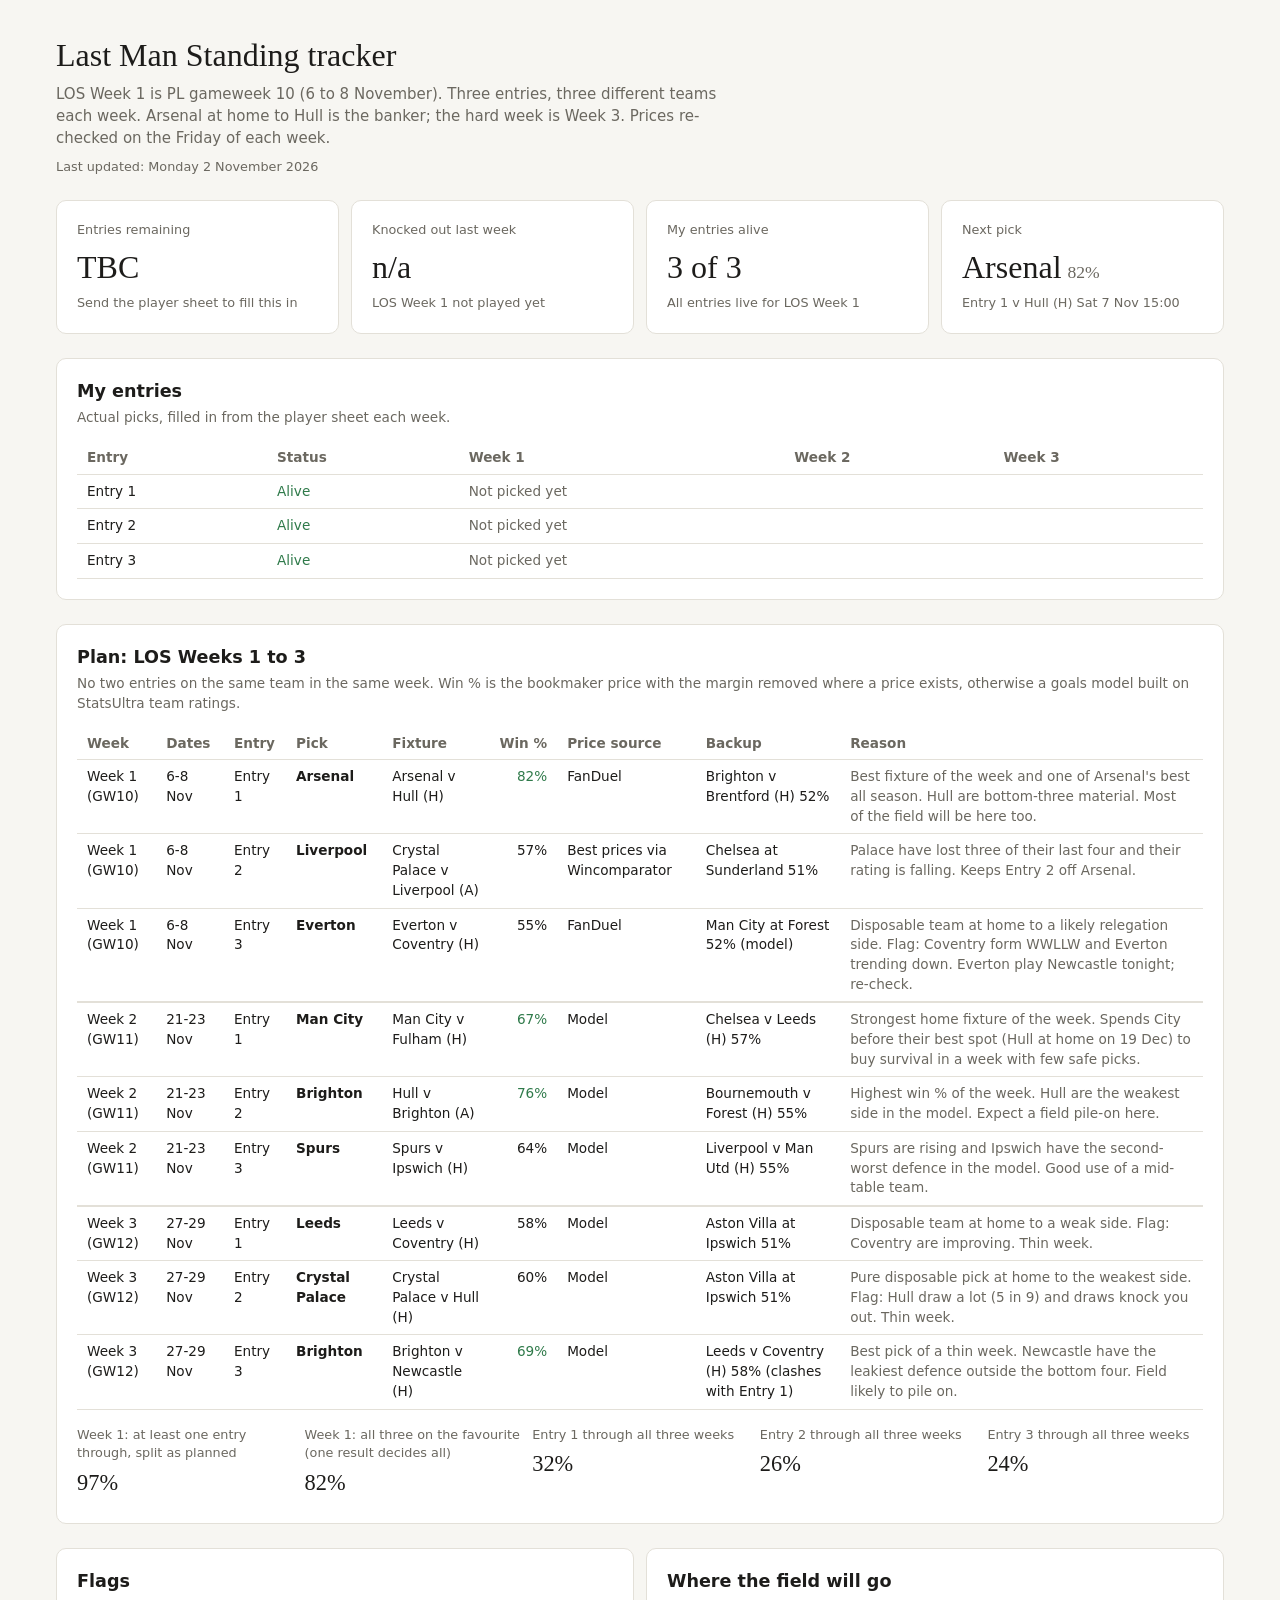
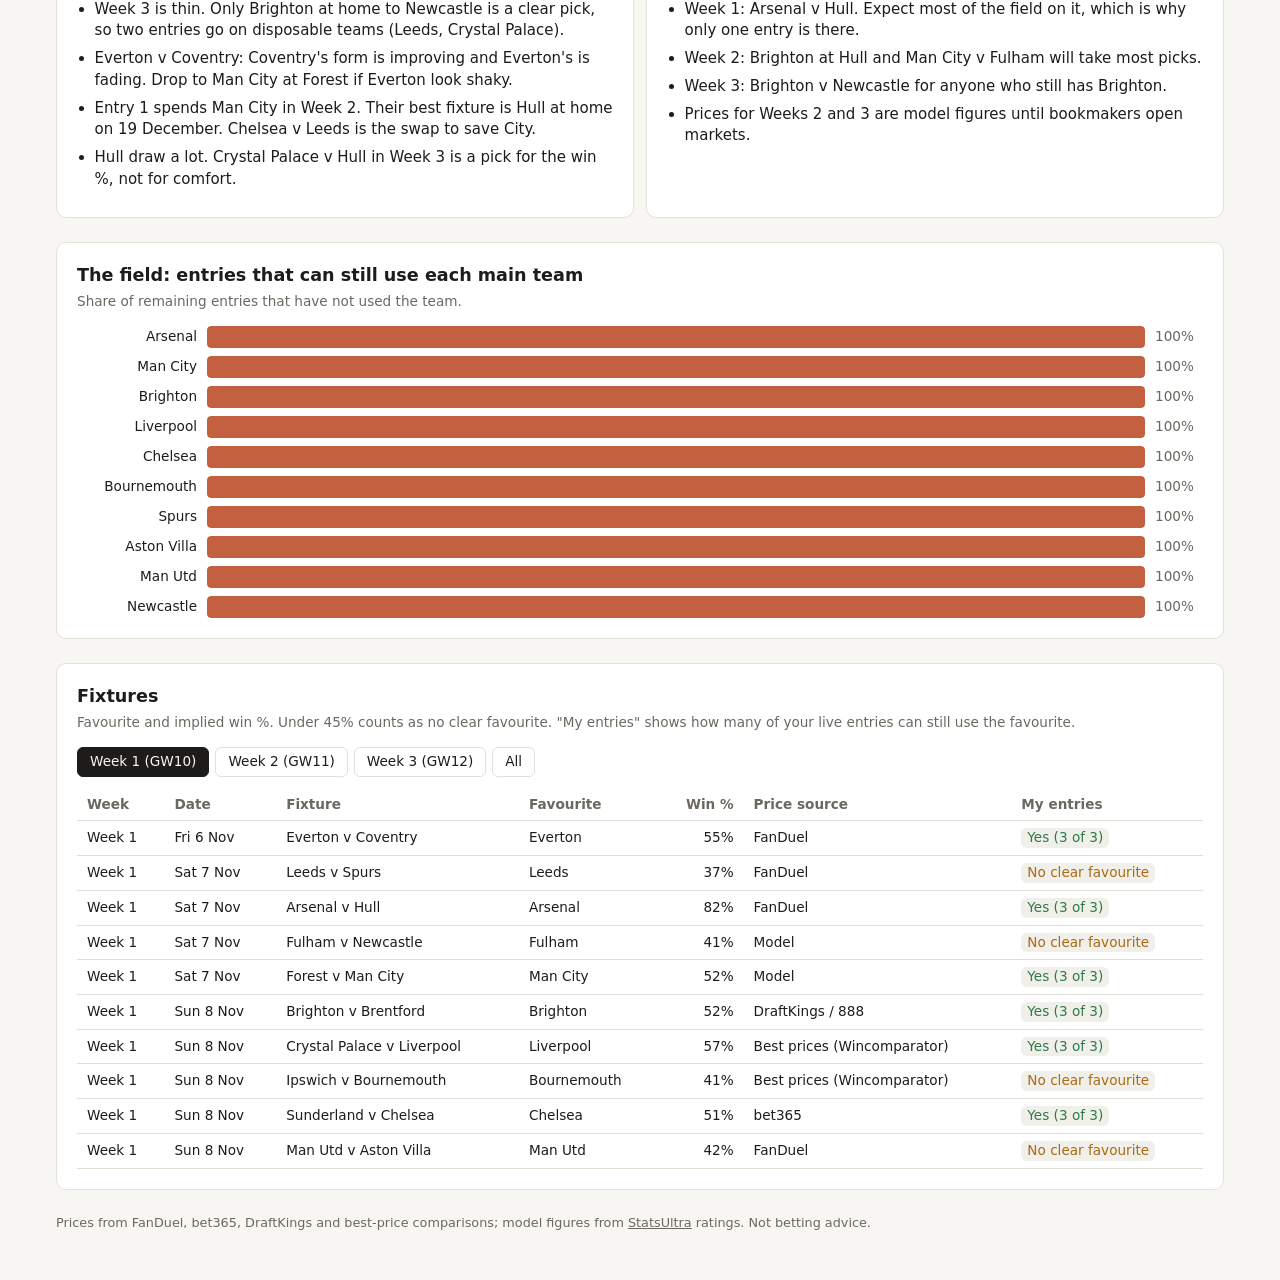
==== index.html @ 08826017 "Create index.html" ====
<!doctype html>
<html lang="en-GB">
<head>
<meta charset="utf-8">
<meta name="viewport" content="width=device-width, initial-scale=1">
<title>LMS Tracker</title>
<style>
:root {
  --bg: #f7f6f2; --panel: #ffffff; --fg: #1d1c1a; --muted: #6b6860; --line: #e3e0d8;
  --accent: #c2603f; --ok: #2f7a4a; --warn: #a86a12; --bad: #b3352b; --chip: #f1efe9;
  --sans: system-ui, -apple-system, "Segoe UI", Roboto, sans-serif;
  --serif: Georgia, "Times New Roman", serif;
}
@media (prefers-color-scheme: dark) {
  :root { --bg: #191816; --panel: #23221f; --fg: #edeae3; --muted: #a29e94; --line: #3a3833;
    --accent: #e0805f; --ok: #6cc28c; --warn: #e3a94a; --bad: #ef7d72; --chip: #2d2b27; }
}
* { box-sizing: border-box; }
body { margin: 0; background: var(--bg); color: var(--fg); font-family: var(--sans); font-size: 15px; line-height: 1.45; }
.wrap { max-width: 1200px; margin: 0 auto; padding: 32px 16px 48px; display: flex; flex-direction: column; gap: 24px; }
h1 { font-family: var(--serif); font-weight: 400; font-size: 2rem; margin: 0 0 6px; }
.head p { margin: 0; color: var(--muted); max-width: 70ch; }
.updated { font-size: 0.8rem; color: var(--muted); margin-top: 8px !important; }
.tiles { display: grid; grid-template-columns: repeat(auto-fit, minmax(min(100%, 200px), 1fr)); gap: 12px; }
.card { background: var(--panel); border: 1px solid var(--line); border-radius: 10px; padding: 20px; min-width: 0; }
.card h2 { font-size: 1.1rem; font-weight: 600; margin: 0 0 4px; }
.note { margin: 0 0 14px; color: var(--muted); font-size: 0.85rem; }
.label { font-size: 0.8rem; color: var(--muted); margin: 0; }
.big { font-family: var(--serif); font-size: 2rem; margin: 4px 0; font-variant-numeric: tabular-nums; }
.big small { font-size: 1.1rem; color: var(--muted); margin-left: 6px; }
.sub { font-size: 0.8rem; color: var(--muted); margin: 0; }
.tablewrap { overflow-x: auto; }
table { width: 100%; border-collapse: collapse; font-size: 0.85rem; font-variant-numeric: tabular-nums; }
th { text-align: left; font-weight: 600; color: var(--muted); padding: 6px 10px; border-bottom: 1px solid var(--line); white-space: nowrap; }
td { padding: 7px 10px; border-bottom: 1px solid var(--line); vertical-align: top; }
.num { text-align: right; }
tr.weekstart td { border-top: 2px solid var(--line); }
.reason { min-width: 16rem; color: var(--muted); }
.pick { font-weight: 600; }
.chip { display: inline-block; padding: 0 6px; border-radius: 6px; background: var(--chip); white-space: nowrap; }
.ok { color: var(--ok); } .warn { color: var(--warn); } .bad { color: var(--bad); } .muted { color: var(--muted); }
.tabs { display: flex; gap: 6px; flex-wrap: wrap; margin-bottom: 12px; }
.tabs button { font: inherit; font-size: 0.85rem; padding: 4px 12px; border-radius: 6px; border: 1px solid var(--line); background: transparent; color: var(--fg); cursor: pointer; }
.tabs button[aria-selected="true"] { background: var(--fg); color: var(--bg); border-color: var(--fg); }
.grid2 { display: grid; grid-template-columns: repeat(auto-fit, minmax(min(100%, 320px), 1fr)); gap: 12px; }
ul { margin: 0; padding-left: 1.1rem; }
li { margin-bottom: 6px; }
.hedge { display: grid; grid-template-columns: repeat(auto-fit, minmax(min(100%, 170px), 1fr)); gap: 12px; margin-top: 16px; }
.hedge .big { font-size: 1.4rem; }
.bars { display: flex; flex-direction: column; gap: 8px; }
.bar { display: grid; grid-template-columns: 7.5rem 1fr 3rem; align-items: center; gap: 10px; font-size: 0.85rem; }
.bar .name { text-align: right; }
.bar .track { height: 22px; background: var(--chip); border-radius: 4px; overflow: hidden; }
.bar .fill { height: 100%; background: var(--accent); border-radius: 4px; }
.bar .val { color: var(--muted); font-variant-numeric: tabular-nums; }
footer { font-size: 0.8rem; color: var(--muted); }
footer a { color: inherit; }
</style>
</head>
<body>
<div class="wrap">
  <header class="head">
    <h1>Last Man Standing tracker</h1>
    <p>LOS Week 1 is PL gameweek 10 (6 to 8 November). Three entries, three different teams each week. Arsenal at home to Hull is the banker; the hard week is Week 3. Prices re-checked on the Friday of each week.</p>
    <p class="updated">Last updated: <span id="updated"></span></p>
  </header>

  <section class="tiles">
    <div class="card"><p class="label">Entries remaining</p><p class="big" id="t-remaining"></p><p class="sub" id="t-remaining-d"></p></div>
    <div class="card"><p class="label">Knocked out last week</p><p class="big"><span id="t-ko"></span><small id="t-ko-pct"></small></p><p class="sub" id="t-ko-d"></p></div>
    <div class="card"><p class="label">My entries alive</p><p class="big" id="t-alive"></p><p class="sub" id="t-alive-d"></p></div>
    <div class="card"><p class="label">Next pick</p><p class="big"><span id="t-next"></span><small id="t-next-pct"></small></p><p class="sub" id="t-next-d"></p></div>
  </section>

  <section class="card">
    <h2>My entries</h2>
    <p class="note">Actual picks, filled in from the player sheet each week.</p>
    <div class="tablewrap"><table>
      <thead><tr><th>Entry</th><th>Status</th><th>Week 1</th><th>Week 2</th><th>Week 3</th></tr></thead>
      <tbody id="entries"></tbody>
    </table></div>
  </section>

  <section class="card">
    <h2>Plan: LOS Weeks 1 to 3</h2>
    <p class="note">No two entries on the same team in the same week. Win % is the bookmaker price with the margin removed where a price exists, otherwise a goals model built on StatsUltra team ratings.</p>
    <div class="tablewrap"><table>
      <thead><tr><th>Week</th><th>Dates</th><th>Entry</th><th>Pick</th><th>Fixture</th><th class="num">Win %</th><th>Price source</th><th>Backup</th><th>Reason</th></tr></thead>
      <tbody id="plan"></tbody>
    </table></div>
    <div class="hedge" id="hedge"></div>
  </section>

  <section class="grid2">
    <div class="card"><h2>Flags</h2><ul id="flags"></ul></div>
    <div class="card"><h2>Where the field will go</h2><ul id="pileons"></ul></div>
  </section>

  <section class="card">
    <h2>The field: entries that can still use each main team</h2>
    <p class="note">Share of remaining entries that have not used the team.</p>
    <div class="bars" id="field"></div>
  </section>

  <section class="card">
    <h2>Fixtures</h2>
    <p class="note">Favourite and implied win %. Under 45% counts as no clear favourite. "My entries" shows how many of your live entries can still use the favourite.</p>
    <div class="tabs" role="tablist" id="tabs">
      <button type="button" role="tab" data-tab="Week 1" aria-selected="true">Week 1 (GW10)</button>
      <button type="button" role="tab" data-tab="Week 2" aria-selected="false">Week 2 (GW11)</button>
      <button type="button" role="tab" data-tab="Week 3" aria-selected="false">Week 3 (GW12)</button>
      <button type="button" role="tab" data-tab="All" aria-selected="false">All</button>
    </div>
    <div class="tablewrap"><table>
      <thead><tr><th>Week</th><th>Date</th><th>Fixture</th><th>Favourite</th><th class="num">Win %</th><th>Price source</th><th>My entries</th></tr></thead>
      <tbody id="fixtures"></tbody>
    </table></div>
  </section>

  <footer>Prices from FanDuel, bet365, DraftKings and best-price comparisons; model figures from <a href="https://statsultra.com/forecasts/premier-league/">StatsUltra</a> ratings. Not betting advice.</footer>
</div>

<script>
const DATA = {
 "updated": "Monday 2 November 2026",
 "summary": [
  {
   "metric": "entries_remaining",
   "value": "TBC",
   "detail": "Send the player sheet to fill this in"
  },
  {
   "metric": "knocked_out",
   "value": "n/a",
   "detail": "LOS Week 1 not played yet"
  },
  {
   "metric": "knocked_out_pct",
   "value": "n/a",
   "detail": ""
  },
  {
   "metric": "my_alive",
   "value": "3 of 3",
   "detail": "All entries live for LOS Week 1"
  },
  {
   "metric": "next_pick",
   "value": "Arsenal",
   "detail": "Entry 1 v Hull (H) Sat 7 Nov 15:00"
  },
  {
   "metric": "next_pick_pct",
   "value": "82",
   "detail": "FanDuel price -750 with margin removed"
  }
 ],
 "entries": [
  {
   "entry": "Entry 1",
   "status": "Alive",
   "wk1": "Not picked yet",
   "wk2": "",
   "wk3": ""
  },
  {
   "entry": "Entry 2",
   "status": "Alive",
   "wk1": "Not picked yet",
   "wk2": "",
   "wk3": ""
  },
  {
   "entry": "Entry 3",
   "status": "Alive",
   "wk1": "Not picked yet",
   "wk2": "",
   "wk3": ""
  }
 ],
 "plan": [
  {
   "id": "E1-W1",
   "entry": "Entry 1",
   "lms_week": "Week 1 (GW10)",
   "dates": "6-8 Nov",
   "pick": "Arsenal",
   "fixture": "Arsenal v Hull (H)",
   "win_pct": "82",
   "source": "FanDuel",
   "backup": "Brighton v Brentford (H) 52%",
   "reason": "Best fixture of the week and one of Arsenal's best all season. Hull are bottom-three material. Most of the field will be here too."
  },
  {
   "id": "E2-W1",
   "entry": "Entry 2",
   "lms_week": "Week 1 (GW10)",
   "dates": "6-8 Nov",
   "pick": "Liverpool",
   "fixture": "Crystal Palace v Liverpool (A)",
   "win_pct": "57",
   "source": "Best prices via Wincomparator",
   "backup": "Chelsea at Sunderland 51%",
   "reason": "Palace have lost three of their last four and their rating is falling. Keeps Entry 2 off Arsenal."
  },
  {
   "id": "E3-W1",
   "entry": "Entry 3",
   "lms_week": "Week 1 (GW10)",
   "dates": "6-8 Nov",
   "pick": "Everton",
   "fixture": "Everton v Coventry (H)",
   "win_pct": "55",
   "source": "FanDuel",
   "backup": "Man City at Forest 52% (model)",
   "reason": "Disposable team at home to a likely relegation side. Flag: Coventry form WWLLW and Everton trending down. Everton play Newcastle tonight; re-check."
  },
  {
   "id": "E1-W2",
   "entry": "Entry 1",
   "lms_week": "Week 2 (GW11)",
   "dates": "21-23 Nov",
   "pick": "Man City",
   "fixture": "Man City v Fulham (H)",
   "win_pct": "67",
   "source": "Model",
   "backup": "Chelsea v Leeds (H) 57%",
   "reason": "Strongest home fixture of the week. Spends City before their best spot (Hull at home on 19 Dec) to buy survival in a week with few safe picks."
  },
  {
   "id": "E2-W2",
   "entry": "Entry 2",
   "lms_week": "Week 2 (GW11)",
   "dates": "21-23 Nov",
   "pick": "Brighton",
   "fixture": "Hull v Brighton (A)",
   "win_pct": "76",
   "source": "Model",
   "backup": "Bournemouth v Forest (H) 55%",
   "reason": "Highest win % of the week. Hull are the weakest side in the model. Expect a field pile-on here."
  },
  {
   "id": "E3-W2",
   "entry": "Entry 3",
   "lms_week": "Week 2 (GW11)",
   "dates": "21-23 Nov",
   "pick": "Spurs",
   "fixture": "Spurs v Ipswich (H)",
   "win_pct": "64",
   "source": "Model",
   "backup": "Liverpool v Man Utd (H) 55%",
   "reason": "Spurs are rising and Ipswich have the second-worst defence in the model. Good use of a mid-table team."
  },
  {
   "id": "E1-W3",
   "entry": "Entry 1",
   "lms_week": "Week 3 (GW12)",
   "dates": "27-29 Nov",
   "pick": "Leeds",
   "fixture": "Leeds v Coventry (H)",
   "win_pct": "58",
   "source": "Model",
   "backup": "Aston Villa at Ipswich 51%",
   "reason": "Disposable team at home to a weak side. Flag: Coventry are improving. Thin week."
  },
  {
   "id": "E2-W3",
   "entry": "Entry 2",
   "lms_week": "Week 3 (GW12)",
   "dates": "27-29 Nov",
   "pick": "Crystal Palace",
   "fixture": "Crystal Palace v Hull (H)",
   "win_pct": "60",
   "source": "Model",
   "backup": "Aston Villa at Ipswich 51%",
   "reason": "Pure disposable pick at home to the weakest side. Flag: Hull draw a lot (5 in 9) and draws knock you out. Thin week."
  },
  {
   "id": "E3-W3",
   "entry": "Entry 3",
   "lms_week": "Week 3 (GW12)",
   "dates": "27-29 Nov",
   "pick": "Brighton",
   "fixture": "Brighton v Newcastle (H)",
   "win_pct": "69",
   "source": "Model",
   "backup": "Leeds v Coventry (H) 58% (clashes with Entry 1)",
   "reason": "Best pick of a thin week. Newcastle have the leakiest defence outside the bottom four. Field likely to pile on."
  }
 ],
 "field": [
  {
   "team": "Arsenal",
   "share_can_use": "1",
   "entries_can_use": "TBC"
  },
  {
   "team": "Man City",
   "share_can_use": "1",
   "entries_can_use": "TBC"
  },
  {
   "team": "Brighton",
   "share_can_use": "1",
   "entries_can_use": "TBC"
  },
  {
   "team": "Liverpool",
   "share_can_use": "1",
   "entries_can_use": "TBC"
  },
  {
   "team": "Chelsea",
   "share_can_use": "1",
   "entries_can_use": "TBC"
  },
  {
   "team": "Bournemouth",
   "share_can_use": "1",
   "entries_can_use": "TBC"
  },
  {
   "team": "Spurs",
   "share_can_use": "1",
   "entries_can_use": "TBC"
  },
  {
   "team": "Aston Villa",
   "share_can_use": "1",
   "entries_can_use": "TBC"
  },
  {
   "team": "Man Utd",
   "share_can_use": "1",
   "entries_can_use": "TBC"
  },
  {
   "team": "Newcastle",
   "share_can_use": "1",
   "entries_can_use": "TBC"
  }
 ],
 "fixtures": [
  {
   "id": "W1-EVE-COV",
   "lms_week": "Week 1",
   "gw": "GW10",
   "date": "Fri 6 Nov",
   "fixture": "Everton v Coventry",
   "favourite": "Everton",
   "win_pct": "55",
   "source": "FanDuel",
   "my_entries": "Yes (3 of 3)"
  },
  {
   "id": "W1-LEE-TOT",
   "lms_week": "Week 1",
   "gw": "GW10",
   "date": "Sat 7 Nov",
   "fixture": "Leeds v Spurs",
   "favourite": "Leeds",
   "win_pct": "37",
   "source": "FanDuel",
   "my_entries": "No clear favourite"
  },
  {
   "id": "W1-ARS-HUL",
   "lms_week": "Week 1",
   "gw": "GW10",
   "date": "Sat 7 Nov",
   "fixture": "Arsenal v Hull",
   "favourite": "Arsenal",
   "win_pct": "82",
   "source": "FanDuel",
   "my_entries": "Yes (3 of 3)"
  },
  {
   "id": "W1-FUL-NEW",
   "lms_week": "Week 1",
   "gw": "GW10",
   "date": "Sat 7 Nov",
   "fixture": "Fulham v Newcastle",
   "favourite": "Fulham",
   "win_pct": "41",
   "source": "Model",
   "my_entries": "No clear favourite"
  },
  {
   "id": "W1-NFO-MCI",
   "lms_week": "Week 1",
   "gw": "GW10",
   "date": "Sat 7 Nov",
   "fixture": "Forest v Man City",
   "favourite": "Man City",
   "win_pct": "52",
   "source": "Model",
   "my_entries": "Yes (3 of 3)"
  },
  {
   "id": "W1-BHA-BRE",
   "lms_week": "Week 1",
   "gw": "GW10",
   "date": "Sun 8 Nov",
   "fixture": "Brighton v Brentford",
   "favourite": "Brighton",
   "win_pct": "52",
   "source": "DraftKings / 888",
   "my_entries": "Yes (3 of 3)"
  },
  {
   "id": "W1-CRY-LIV",
   "lms_week": "Week 1",
   "gw": "GW10",
   "date": "Sun 8 Nov",
   "fixture": "Crystal Palace v Liverpool",
   "favourite": "Liverpool",
   "win_pct": "57",
   "source": "Best prices (Wincomparator)",
   "my_entries": "Yes (3 of 3)"
  },
  {
   "id": "W1-IPS-AFC",
   "lms_week": "Week 1",
   "gw": "GW10",
   "date": "Sun 8 Nov",
   "fixture": "Ipswich v Bournemouth",
   "favourite": "Bournemouth",
   "win_pct": "41",
   "source": "Best prices (Wincomparator)",
   "my_entries": "No clear favourite"
  },
  {
   "id": "W1-SUN-CHE",
   "lms_week": "Week 1",
   "gw": "GW10",
   "date": "Sun 8 Nov",
   "fixture": "Sunderland v Chelsea",
   "favourite": "Chelsea",
   "win_pct": "51",
   "source": "bet365",
   "my_entries": "Yes (3 of 3)"
  },
  {
   "id": "W1-MUN-AVL",
   "lms_week": "Week 1",
   "gw": "GW10",
   "date": "Sun 8 Nov",
   "fixture": "Man Utd v Aston Villa",
   "favourite": "Man Utd",
   "win_pct": "42",
   "source": "FanDuel",
   "my_entries": "No clear favourite"
  },
  {
   "id": "W2-MCI-FUL",
   "lms_week": "Week 2",
   "gw": "GW11",
   "date": "Sat 21 Nov",
   "fixture": "Man City v Fulham",
   "favourite": "Man City",
   "win_pct": "67",
   "source": "Model",
   "my_entries": "Yes (3 of 3)"
  },
  {
   "id": "W2-AFC-NFO",
   "lms_week": "Week 2",
   "gw": "GW11",
   "date": "Sat 21 Nov",
   "fixture": "Bournemouth v Forest",
   "favourite": "Bournemouth",
   "win_pct": "55",
   "source": "Model",
   "my_entries": "Yes (3 of 3)"
  },
  {
   "id": "W2-AVL-SUN",
   "lms_week": "Week 2",
   "gw": "GW11",
   "date": "Sat 21 Nov",
   "fixture": "Aston Villa v Sunderland",
   "favourite": "Aston Villa",
   "win_pct": "52",
   "source": "Model",
   "my_entries": "Yes (3 of 3)"
  },
  {
   "id": "W2-CHE-LEE",
   "lms_week": "Week 2",
   "gw": "GW11",
   "date": "Sat 21 Nov",
   "fixture": "Chelsea v Leeds",
   "favourite": "Chelsea",
   "win_pct": "57",
   "source": "Model",
   "my_entries": "Yes (3 of 3)"
  },
  {
   "id": "W2-COV-CRY",
   "lms_week": "Week 2",
   "gw": "GW11",
   "date": "Sat 21 Nov",
   "fixture": "Coventry v Crystal Palace",
   "favourite": "Crystal Palace",
   "win_pct": "41",
   "source": "Model",
   "my_entries": "No clear favourite"
  },
  {
   "id": "W2-TOT-IPS",
   "lms_week": "Week 2",
   "gw": "GW11",
   "date": "Sat 21 Nov",
   "fixture": "Spurs v Ipswich",
   "favourite": "Spurs",
   "win_pct": "64",
   "source": "Model",
   "my_entries": "Yes (3 of 3)"
  },
  {
   "id": "W2-NEW-ARS",
   "lms_week": "Week 2",
   "gw": "GW11",
   "date": "Sat 21 Nov",
   "fixture": "Newcastle v Arsenal",
   "favourite": "Arsenal",
   "win_pct": "62",
   "source": "Model",
   "my_entries": "Yes (3 of 3)"
  },
  {
   "id": "W2-HUL-BHA",
   "lms_week": "Week 2",
   "gw": "GW11",
   "date": "Sun 22 Nov",
   "fixture": "Hull v Brighton",
   "favourite": "Brighton",
   "win_pct": "76",
   "source": "Model",
   "my_entries": "Yes (3 of 3)"
  },
  {
   "id": "W2-LIV-MUN",
   "lms_week": "Week 2",
   "gw": "GW11",
   "date": "Sun 22 Nov",
   "fixture": "Liverpool v Man Utd",
   "favourite": "Liverpool",
   "win_pct": "55",
   "source": "FanDuel",
   "my_entries": "Yes (3 of 3)"
  },
  {
   "id": "W2-BRE-EVE",
   "lms_week": "Week 2",
   "gw": "GW11",
   "date": "Mon 23 Nov",
   "fixture": "Brentford v Everton",
   "favourite": "Brentford",
   "win_pct": "50",
   "source": "Model",
   "my_entries": "Yes (3 of 3)"
  },
  {
   "id": "W3-NFO-CHE",
   "lms_week": "Week 3",
   "gw": "GW12",
   "date": "Fri 27 Nov",
   "fixture": "Forest v Chelsea",
   "favourite": "Chelsea",
   "win_pct": "44",
   "source": "Model",
   "my_entries": "No clear favourite"
  },
  {
   "id": "W3-LEE-COV",
   "lms_week": "Week 3",
   "gw": "GW12",
   "date": "Sat 28 Nov",
   "fixture": "Leeds v Coventry",
   "favourite": "Leeds",
   "win_pct": "58",
   "source": "Model",
   "my_entries": "Yes (3 of 3)"
  },
  {
   "id": "W3-MUN-BRE",
   "lms_week": "Week 3",
   "gw": "GW12",
   "date": "Sat 28 Nov",
   "fixture": "Man Utd v Brentford",
   "favourite": "Man Utd",
   "win_pct": "45",
   "source": "Model",
   "my_entries": "Yes (3 of 3)"
  },
  {
   "id": "W3-IPS-AVL",
   "lms_week": "Week 3",
   "gw": "GW12",
   "date": "Sat 28 Nov",
   "fixture": "Ipswich v Aston Villa",
   "favourite": "Aston Villa",
   "win_pct": "51",
   "source": "Model",
   "my_entries": "Yes (3 of 3)"
  },
  {
   "id": "W3-EVE-LIV",
   "lms_week": "Week 3",
   "gw": "GW12",
   "date": "Sun 29 Nov",
   "fixture": "Everton v Liverpool",
   "favourite": "Liverpool",
   "win_pct": "50",
   "source": "Model",
   "my_entries": "Yes (3 of 3)"
  },
  {
   "id": "W3-BHA-NEW",
   "lms_week": "Week 3",
   "gw": "GW12",
   "date": "Sun 29 Nov",
   "fixture": "Brighton v Newcastle",
   "favourite": "Brighton",
   "win_pct": "69",
   "source": "Model",
   "my_entries": "Yes (3 of 3)"
  },
  {
   "id": "W3-CRY-HUL",
   "lms_week": "Week 3",
   "gw": "GW12",
   "date": "Sun 29 Nov",
   "fixture": "Crystal Palace v Hull",
   "favourite": "Crystal Palace",
   "win_pct": "60",
   "source": "Model",
   "my_entries": "Yes (3 of 3)"
  },
  {
   "id": "W3-FUL-AFC",
   "lms_week": "Week 3",
   "gw": "GW12",
   "date": "Sun 29 Nov",
   "fixture": "Fulham v Bournemouth",
   "favourite": "Bournemouth",
   "win_pct": "49",
   "source": "Model",
   "my_entries": "Yes (3 of 3)"
  },
  {
   "id": "W3-SUN-TOT",
   "lms_week": "Week 3",
   "gw": "GW12",
   "date": "Sun 29 Nov",
   "fixture": "Sunderland v Spurs",
   "favourite": "Spurs",
   "win_pct": "43",
   "source": "Model",
   "my_entries": "No clear favourite"
  },
  {
   "id": "W3-ARS-MCI",
   "lms_week": "Week 3",
   "gw": "GW12",
   "date": "Sun 29 Nov",
   "fixture": "Arsenal v Man City",
   "favourite": "Arsenal",
   "win_pct": "49",
   "source": "Model",
   "my_entries": "Yes (3 of 3)"
  }
 ],
 "flags": [
  "Week 3 is thin. Only Brighton at home to Newcastle is a clear pick, so two entries go on disposable teams (Leeds, Crystal Palace).",
  "Everton v Coventry: Coventry's form is improving and Everton's is fading. Drop to Man City at Forest if Everton look shaky.",
  "Entry 1 spends Man City in Week 2. Their best fixture is Hull at home on 19 December. Chelsea v Leeds is the swap to save City.",
  "Hull draw a lot. Crystal Palace v Hull in Week 3 is a pick for the win %, not for comfort."
 ],
 "pileons": [
  "Week 1: Arsenal v Hull. Expect most of the field on it, which is why only one entry is there.",
  "Week 2: Brighton at Hull and Man City v Fulham will take most picks.",
  "Week 3: Brighton v Newcastle for anyone who still has Brighton.",
  "Prices for Weeks 2 and 3 are model figures until bookmakers open markets."
 ]
};

const $ = (id) => document.getElementById(id);
const pct = (x) => Math.round(x * 100) + '%';
const cell = (text, cls) => { const td = document.createElement('td'); td.textContent = text ?? ''; if (cls) td.className = cls; return td; };
const s = Object.fromEntries(DATA.summary.map((r) => [r.metric, r]));

$('updated').textContent = DATA.updated;
$('t-remaining').textContent = s.entries_remaining.value; $('t-remaining-d').textContent = s.entries_remaining.detail;
$('t-ko').textContent = s.knocked_out.value; $('t-ko-pct').textContent = s.knocked_out_pct.value === 'n/a' ? '' : s.knocked_out_pct.value; $('t-ko-d').textContent = s.knocked_out.detail;
$('t-alive').textContent = s.my_alive.value; $('t-alive-d').textContent = s.my_alive.detail;
$('t-next').textContent = s.next_pick.value; $('t-next-pct').textContent = s.next_pick_pct.value + '%'; $('t-next-d').textContent = s.next_pick.detail;

DATA.entries.forEach((r) => {
  const tr = document.createElement('tr');
  tr.append(cell(r.entry), cell(r.status, r.status === 'Alive' ? 'ok' : 'bad'));
  ['wk1', 'wk2', 'wk3'].forEach((k) => tr.append(cell(r[k], r[k] === 'Not picked yet' ? 'muted' : '')));
  $('entries').append(tr);
});

let last = null;
DATA.plan.forEach((r) => {
  const tr = document.createElement('tr');
  if (last !== null && r.lms_week !== last) tr.className = 'weekstart';
  last = r.lms_week;
  const w = Number(r.win_pct);
  tr.append(cell(r.lms_week), cell(r.dates), cell(r.entry), cell(r.pick, 'pick'), cell(r.fixture),
    cell(w + '%', 'num ' + (w >= 65 ? 'ok' : w >= 55 ? '' : 'warn')), cell(r.source), cell(r.backup), cell(r.reason, 'reason'));
  $('plan').append(tr);
});

const w1 = DATA.plan.filter((r) => r.lms_week.startsWith('Week 1')).map((r) => Number(r.win_pct) / 100);
const hedgeItems = [
  ['Week 1: at least one entry through, split as planned', 1 - w1.reduce((a, p) => a * (1 - p), 1)],
  ['Week 1: all three on the favourite (one result decides all)', Math.max(...w1)],
];
const entries = [...new Set(DATA.plan.map((r) => r.entry))];
entries.forEach((e) => hedgeItems.push([e + ' through all three weeks',
  DATA.plan.filter((r) => r.entry === e).reduce((a, r) => a * Number(r.win_pct) / 100, 1)]));
hedgeItems.forEach(([label, v]) => {
  const d = document.createElement('div');
  const l = document.createElement('p'); l.className = 'sub'; l.textContent = label;
  const b = document.createElement('p'); b.className = 'big'; b.textContent = pct(v);
  d.append(l, b); $('hedge').append(d);
});

DATA.flags.forEach((t) => { const li = document.createElement('li'); li.textContent = t; $('flags').append(li); });
DATA.pileons.forEach((t) => { const li = document.createElement('li'); li.textContent = t; $('pileons').append(li); });

DATA.field.forEach((r) => {
  const share = Number(r.share_can_use);
  const row = document.createElement('div'); row.className = 'bar';
  const n = document.createElement('div'); n.className = 'name'; n.textContent = r.team;
  const t = document.createElement('div'); t.className = 'track';
  const f = document.createElement('div'); f.className = 'fill'; f.style.width = (share * 100) + '%'; t.append(f);
  const v = document.createElement('div'); v.className = 'val';
  v.textContent = r.entries_can_use && r.entries_can_use !== 'TBC' ? r.entries_can_use : pct(share);
  row.title = r.team + ': ' + pct(share) + ' of remaining entries can still use them';
  row.append(n, t, v); $('field').append(row);
});

function drawFixtures(tab) {
  const tb = $('fixtures'); tb.replaceChildren();
  DATA.fixtures.filter((r) => tab === 'All' || r.lms_week === tab).forEach((r) => {
    const tr = document.createElement('tr');
    const chipTd = document.createElement('td');
    const chip = document.createElement('span');
    chip.className = 'chip ' + (r.my_entries.startsWith('Yes') ? 'ok' : r.my_entries.startsWith('Used') ? 'bad' : 'warn');
    chip.textContent = r.my_entries; chipTd.append(chip);
    tr.append(cell(r.lms_week), cell(r.date), cell(r.fixture), cell(r.favourite), cell(r.win_pct + '%', 'num'), cell(r.source), chipTd);
    tb.append(tr);
  });
}
document.querySelectorAll('#tabs button').forEach((b) => b.addEventListener('click', () => {
  document.querySelectorAll('#tabs button').forEach((x) => x.setAttribute('aria-selected', String(x === b)));
  drawFixtures(b.dataset.tab);
}));
drawFixtures('Week 1');
</script>
</body>
</html>
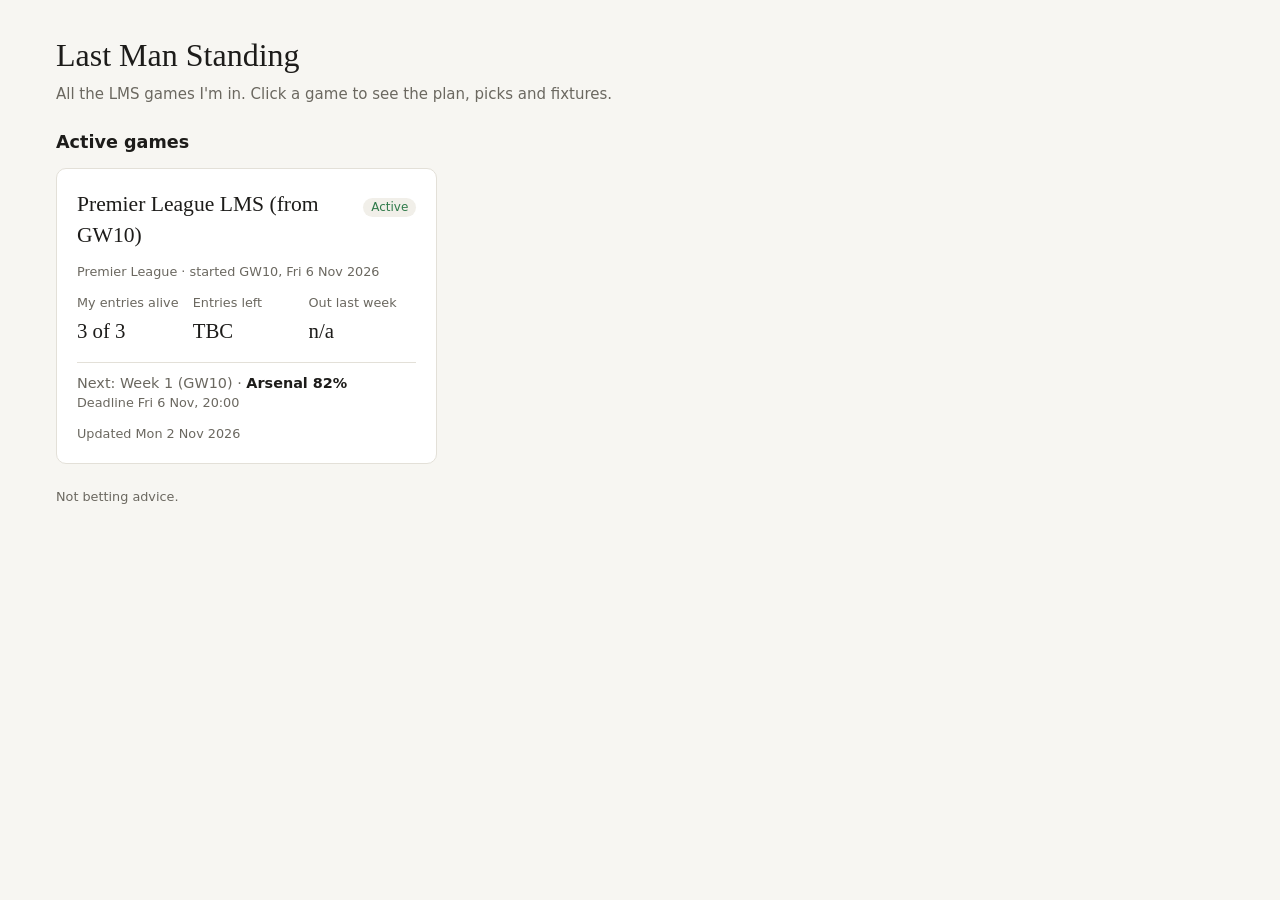
==== commit c16c2fa5: "Multi Games" ====
--- a/index.html
+++ b/index.html
@@ -3,765 +3,89 @@
 <head>
 <meta charset="utf-8">
 <meta name="viewport" content="width=device-width, initial-scale=1">
-<title>LMS Tracker</title>
-<style>
-:root {
-  --bg: #f7f6f2; --panel: #ffffff; --fg: #1d1c1a; --muted: #6b6860; --line: #e3e0d8;
-  --accent: #c2603f; --ok: #2f7a4a; --warn: #a86a12; --bad: #b3352b; --chip: #f1efe9;
-  --sans: system-ui, -apple-system, "Segoe UI", Roboto, sans-serif;
-  --serif: Georgia, "Times New Roman", serif;
-}
-@media (prefers-color-scheme: dark) {
-  :root { --bg: #191816; --panel: #23221f; --fg: #edeae3; --muted: #a29e94; --line: #3a3833;
-    --accent: #e0805f; --ok: #6cc28c; --warn: #e3a94a; --bad: #ef7d72; --chip: #2d2b27; }
-}
-* { box-sizing: border-box; }
-body { margin: 0; background: var(--bg); color: var(--fg); font-family: var(--sans); font-size: 15px; line-height: 1.45; }
-.wrap { max-width: 1200px; margin: 0 auto; padding: 32px 16px 48px; display: flex; flex-direction: column; gap: 24px; }
-h1 { font-family: var(--serif); font-weight: 400; font-size: 2rem; margin: 0 0 6px; }
-.head p { margin: 0; color: var(--muted); max-width: 70ch; }
-.updated { font-size: 0.8rem; color: var(--muted); margin-top: 8px !important; }
-.tiles { display: grid; grid-template-columns: repeat(auto-fit, minmax(min(100%, 200px), 1fr)); gap: 12px; }
-.card { background: var(--panel); border: 1px solid var(--line); border-radius: 10px; padding: 20px; min-width: 0; }
-.card h2 { font-size: 1.1rem; font-weight: 600; margin: 0 0 4px; }
-.note { margin: 0 0 14px; color: var(--muted); font-size: 0.85rem; }
-.label { font-size: 0.8rem; color: var(--muted); margin: 0; }
-.big { font-family: var(--serif); font-size: 2rem; margin: 4px 0; font-variant-numeric: tabular-nums; }
-.big small { font-size: 1.1rem; color: var(--muted); margin-left: 6px; }
-.sub { font-size: 0.8rem; color: var(--muted); margin: 0; }
-.tablewrap { overflow-x: auto; }
-table { width: 100%; border-collapse: collapse; font-size: 0.85rem; font-variant-numeric: tabular-nums; }
-th { text-align: left; font-weight: 600; color: var(--muted); padding: 6px 10px; border-bottom: 1px solid var(--line); white-space: nowrap; }
-td { padding: 7px 10px; border-bottom: 1px solid var(--line); vertical-align: top; }
-.num { text-align: right; }
-tr.weekstart td { border-top: 2px solid var(--line); }
-.reason { min-width: 16rem; color: var(--muted); }
-.pick { font-weight: 600; }
-.chip { display: inline-block; padding: 0 6px; border-radius: 6px; background: var(--chip); white-space: nowrap; }
-.ok { color: var(--ok); } .warn { color: var(--warn); } .bad { color: var(--bad); } .muted { color: var(--muted); }
-.tabs { display: flex; gap: 6px; flex-wrap: wrap; margin-bottom: 12px; }
-.tabs button { font: inherit; font-size: 0.85rem; padding: 4px 12px; border-radius: 6px; border: 1px solid var(--line); background: transparent; color: var(--fg); cursor: pointer; }
-.tabs button[aria-selected="true"] { background: var(--fg); color: var(--bg); border-color: var(--fg); }
-.grid2 { display: grid; grid-template-columns: repeat(auto-fit, minmax(min(100%, 320px), 1fr)); gap: 12px; }
-ul { margin: 0; padding-left: 1.1rem; }
-li { margin-bottom: 6px; }
-.hedge { display: grid; grid-template-columns: repeat(auto-fit, minmax(min(100%, 170px), 1fr)); gap: 12px; margin-top: 16px; }
-.hedge .big { font-size: 1.4rem; }
-.bars { display: flex; flex-direction: column; gap: 8px; }
-.bar { display: grid; grid-template-columns: 7.5rem 1fr 3rem; align-items: center; gap: 10px; font-size: 0.85rem; }
-.bar .name { text-align: right; }
-.bar .track { height: 22px; background: var(--chip); border-radius: 4px; overflow: hidden; }
-.bar .fill { height: 100%; background: var(--accent); border-radius: 4px; }
-.bar .val { color: var(--muted); font-variant-numeric: tabular-nums; }
-footer { font-size: 0.8rem; color: var(--muted); }
-footer a { color: inherit; }
-</style>
+<title>Last Man Standing</title>
+<link rel="stylesheet" href="assets/style.css">
 </head>
 <body>
 <div class="wrap">
   <header class="head">
-    <h1>Last Man Standing tracker</h1>
-    <p>LOS Week 1 is PL gameweek 10 (6 to 8 November). Three entries, three different teams each week. Arsenal at home to Hull is the banker; the hard week is Week 3. Prices re-checked on the Friday of each week.</p>
-    <p class="updated">Last updated: <span id="updated"></span></p>
+    <h1>Last Man Standing</h1>
+    <p>All the LMS games I'm in. Click a game to see the plan, picks and fixtures.</p>
   </header>
 
-  <section class="tiles">
-    <div class="card"><p class="label">Entries remaining</p><p class="big" id="t-remaining"></p><p class="sub" id="t-remaining-d"></p></div>
-    <div class="card"><p class="label">Knocked out last week</p><p class="big"><span id="t-ko"></span><small id="t-ko-pct"></small></p><p class="sub" id="t-ko-d"></p></div>
-    <div class="card"><p class="label">My entries alive</p><p class="big" id="t-alive"></p><p class="sub" id="t-alive-d"></p></div>
-    <div class="card"><p class="label">Next pick</p><p class="big"><span id="t-next"></span><small id="t-next-pct"></small></p><p class="sub" id="t-next-d"></p></div>
+  <section>
+    <div class="section-head" style="margin-bottom:12px">
+      <h2>Active games</h2>
+    </div>
+    <div class="games" id="active"></div>
+    <p class="empty" id="active-empty" hidden>No active games right now.</p>
   </section>
 
-  <section class="card">
-    <h2>My entries</h2>
-    <p class="note">Actual picks, filled in from the player sheet each week.</p>
-    <div class="tablewrap"><table>
-      <thead><tr><th>Entry</th><th>Status</th><th>Week 1</th><th>Week 2</th><th>Week 3</th></tr></thead>
-      <tbody id="entries"></tbody>
-    </table></div>
+  <section id="finished-section" hidden>
+    <div class="section-head" style="margin-bottom:12px">
+      <h2>Finished games</h2>
+      <button type="button" class="toggle" id="toggle" aria-expanded="false"></button>
+    </div>
+    <div class="games" id="finished" hidden></div>
   </section>
 
-  <section class="card">
-    <h2>Plan: LOS Weeks 1 to 3</h2>
-    <p class="note">No two entries on the same team in the same week. Win % is the bookmaker price with the margin removed where a price exists, otherwise a goals model built on StatsUltra team ratings.</p>
-    <div class="tablewrap"><table>
-      <thead><tr><th>Week</th><th>Dates</th><th>Entry</th><th>Pick</th><th>Fixture</th><th class="num">Win %</th><th>Price source</th><th>Backup</th><th>Reason</th></tr></thead>
-      <tbody id="plan"></tbody>
-    </table></div>
-    <div class="hedge" id="hedge"></div>
-  </section>
-
-  <section class="grid2">
-    <div class="card"><h2>Flags</h2><ul id="flags"></ul></div>
-    <div class="card"><h2>Where the field will go</h2><ul id="pileons"></ul></div>
-  </section>
-
-  <section class="card">
-    <h2>The field: entries that can still use each main team</h2>
-    <p class="note">Share of remaining entries that have not used the team.</p>
-    <div class="bars" id="field"></div>
-  </section>
-
-  <section class="card">
-    <h2>Fixtures</h2>
-    <p class="note">Favourite and implied win %. Under 45% counts as no clear favourite. "My entries" shows how many of your live entries can still use the favourite.</p>
-    <div class="tabs" role="tablist" id="tabs">
-      <button type="button" role="tab" data-tab="Week 1" aria-selected="true">Week 1 (GW10)</button>
-      <button type="button" role="tab" data-tab="Week 2" aria-selected="false">Week 2 (GW11)</button>
-      <button type="button" role="tab" data-tab="Week 3" aria-selected="false">Week 3 (GW12)</button>
-      <button type="button" role="tab" data-tab="All" aria-selected="false">All</button>
-    </div>
-    <div class="tablewrap"><table>
-      <thead><tr><th>Week</th><th>Date</th><th>Fixture</th><th>Favourite</th><th class="num">Win %</th><th>Price source</th><th>My entries</th></tr></thead>
-      <tbody id="fixtures"></tbody>
-    </table></div>
-  </section>
-
-  <footer>Prices from FanDuel, bet365, DraftKings and best-price comparisons; model figures from <a href="https://statsultra.com/forecasts/premier-league/">StatsUltra</a> ratings. Not betting advice.</footer>
+  <footer>Not betting advice.</footer>
 </div>
 
 <script>
-const DATA = {
- "updated": "Monday 2 November 2026",
- "summary": [
-  {
-   "metric": "entries_remaining",
-   "value": "TBC",
-   "detail": "Send the player sheet to fill this in"
-  },
-  {
-   "metric": "knocked_out",
-   "value": "n/a",
-   "detail": "LOS Week 1 not played yet"
-  },
-  {
-   "metric": "knocked_out_pct",
-   "value": "n/a",
-   "detail": ""
-  },
-  {
-   "metric": "my_alive",
-   "value": "3 of 3",
-   "detail": "All entries live for LOS Week 1"
-  },
-  {
-   "metric": "next_pick",
-   "value": "Arsenal",
-   "detail": "Entry 1 v Hull (H) Sat 7 Nov 15:00"
-  },
-  {
-   "metric": "next_pick_pct",
-   "value": "82",
-   "detail": "FanDuel price -750 with margin removed"
+const bust = '?v=' + Date.now();
+const el = (tag, cls, text) => { const e = document.createElement(tag); if (cls) e.className = cls; if (text != null) e.textContent = text; return e; };
+
+function stat(label, value) {
+  const d = el('div');
+  d.append(el('p', 'label', label), el('p', 'big', value));
+  return d;
+}
+
+function card(g) {
+  const s = g.summary || {};
+  const a = el('a', 'card game' + (g.status === 'finished' ? ' finished' : ''));
+  a.href = 'game.html?g=' + encodeURIComponent(g.slug);
+  const top = el('div', 'row');
+  top.append(el('h2', null, g.name), el('span', 'status ' + g.status, g.status === 'finished' ? 'Finished' : 'Active'));
+  a.append(top, el('p', 'sub', (g.competition || '') + ' · started ' + (g.started || '')));
+  const stats = el('div', 'stats');
+  stats.append(
+    stat('My entries alive', s.my_alive + ' of ' + s.my_total),
+    stat('Entries left', String(s.entries_remaining ?? '—')),
+    stat('Out last week', String(s.knocked_out ?? '—') + (s.knocked_out_pct ? ' (' + s.knocked_out_pct + ')' : '')),
+  );
+  a.append(stats);
+  const next = el('div', 'next');
+  if (g.status === 'finished') {
+    next.textContent = g.result || 'Game finished';
+  } else {
+    next.append(el('span', 'muted', 'Next: ' + (g.next_week || '') + ' · '));
+    next.append(el('strong', null, (s.next_pick || 'TBC') + (s.next_pick_pct ? ' ' + s.next_pick_pct + '%' : '')));
+    if (g.deadline) next.append(el('div', 'sub', 'Deadline ' + g.deadline));
   }
- ],
- "entries": [
-  {
-   "entry": "Entry 1",
-   "status": "Alive",
-   "wk1": "Not picked yet",
-   "wk2": "",
-   "wk3": ""
-  },
-  {
-   "entry": "Entry 2",
-   "status": "Alive",
-   "wk1": "Not picked yet",
-   "wk2": "",
-   "wk3": ""
-  },
-  {
-   "entry": "Entry 3",
-   "status": "Alive",
-   "wk1": "Not picked yet",
-   "wk2": "",
-   "wk3": ""
+  a.append(next, el('p', 'sub', 'Updated ' + (g.updated || '')));
+  return a;
+}
+
+(async () => {
+  const reg = await (await fetch('games.json' + bust)).json();
+  const games = (await Promise.all(reg.games.map(async (slug) => {
+    try { return await (await fetch('games/' + slug + '.json' + bust)).json(); } catch { return null; }
+  }))).filter(Boolean);
+  const active = games.filter((g) => g.status !== 'finished');
+  const finished = games.filter((g) => g.status === 'finished');
+  active.forEach((g) => document.getElementById('active').append(card(g)));
+  document.getElementById('active-empty').hidden = active.length > 0;
+  if (finished.length) {
+    document.getElementById('finished-section').hidden = false;
+    finished.forEach((g) => document.getElementById('finished').append(card(g)));
+    const t = document.getElementById('toggle'), box = document.getElementById('finished');
+    const label = () => { t.textContent = (box.hidden ? 'Show' : 'Hide') + ' finished (' + finished.length + ')'; t.setAttribute('aria-expanded', String(!box.hidden)); };
+    t.addEventListener('click', () => { box.hidden = !box.hidden; label(); });
+    label();
   }
- ],
- "plan": [
-  {
-   "id": "E1-W1",
-   "entry": "Entry 1",
-   "lms_week": "Week 1 (GW10)",
-   "dates": "6-8 Nov",
-   "pick": "Arsenal",
-   "fixture": "Arsenal v Hull (H)",
-   "win_pct": "82",
-   "source": "FanDuel",
-   "backup": "Brighton v Brentford (H) 52%",
-   "reason": "Best fixture of the week and one of Arsenal's best all season. Hull are bottom-three material. Most of the field will be here too."
-  },
-  {
-   "id": "E2-W1",
-   "entry": "Entry 2",
-   "lms_week": "Week 1 (GW10)",
-   "dates": "6-8 Nov",
-   "pick": "Liverpool",
-   "fixture": "Crystal Palace v Liverpool (A)",
-   "win_pct": "57",
-   "source": "Best prices via Wincomparator",
-   "backup": "Chelsea at Sunderland 51%",
-   "reason": "Palace have lost three of their last four and their rating is falling. Keeps Entry 2 off Arsenal."
-  },
-  {
-   "id": "E3-W1",
-   "entry": "Entry 3",
-   "lms_week": "Week 1 (GW10)",
-   "dates": "6-8 Nov",
-   "pick": "Everton",
-   "fixture": "Everton v Coventry (H)",
-   "win_pct": "55",
-   "source": "FanDuel",
-   "backup": "Man City at Forest 52% (model)",
-   "reason": "Disposable team at home to a likely relegation side. Flag: Coventry form WWLLW and Everton trending down. Everton play Newcastle tonight; re-check."
-  },
-  {
-   "id": "E1-W2",
-   "entry": "Entry 1",
-   "lms_week": "Week 2 (GW11)",
-   "dates": "21-23 Nov",
-   "pick": "Man City",
-   "fixture": "Man City v Fulham (H)",
-   "win_pct": "67",
-   "source": "Model",
-   "backup": "Chelsea v Leeds (H) 57%",
-   "reason": "Strongest home fixture of the week. Spends City before their best spot (Hull at home on 19 Dec) to buy survival in a week with few safe picks."
-  },
-  {
-   "id": "E2-W2",
-   "entry": "Entry 2",
-   "lms_week": "Week 2 (GW11)",
-   "dates": "21-23 Nov",
-   "pick": "Brighton",
-   "fixture": "Hull v Brighton (A)",
-   "win_pct": "76",
-   "source": "Model",
-   "backup": "Bournemouth v Forest (H) 55%",
-   "reason": "Highest win % of the week. Hull are the weakest side in the model. Expect a field pile-on here."
-  },
-  {
-   "id": "E3-W2",
-   "entry": "Entry 3",
-   "lms_week": "Week 2 (GW11)",
-   "dates": "21-23 Nov",
-   "pick": "Spurs",
-   "fixture": "Spurs v Ipswich (H)",
-   "win_pct": "64",
-   "source": "Model",
-   "backup": "Liverpool v Man Utd (H) 55%",
-   "reason": "Spurs are rising and Ipswich have the second-worst defence in the model. Good use of a mid-table team."
-  },
-  {
-   "id": "E1-W3",
-   "entry": "Entry 1",
-   "lms_week": "Week 3 (GW12)",
-   "dates": "27-29 Nov",
-   "pick": "Leeds",
-   "fixture": "Leeds v Coventry (H)",
-   "win_pct": "58",
-   "source": "Model",
-   "backup": "Aston Villa at Ipswich 51%",
-   "reason": "Disposable team at home to a weak side. Flag: Coventry are improving. Thin week."
-  },
-  {
-   "id": "E2-W3",
-   "entry": "Entry 2",
-   "lms_week": "Week 3 (GW12)",
-   "dates": "27-29 Nov",
-   "pick": "Crystal Palace",
-   "fixture": "Crystal Palace v Hull (H)",
-   "win_pct": "60",
-   "source": "Model",
-   "backup": "Aston Villa at Ipswich 51%",
-   "reason": "Pure disposable pick at home to the weakest side. Flag: Hull draw a lot (5 in 9) and draws knock you out. Thin week."
-  },
-  {
-   "id": "E3-W3",
-   "entry": "Entry 3",
-   "lms_week": "Week 3 (GW12)",
-   "dates": "27-29 Nov",
-   "pick": "Brighton",
-   "fixture": "Brighton v Newcastle (H)",
-   "win_pct": "69",
-   "source": "Model",
-   "backup": "Leeds v Coventry (H) 58% (clashes with Entry 1)",
-   "reason": "Best pick of a thin week. Newcastle have the leakiest defence outside the bottom four. Field likely to pile on."
-  }
- ],
- "field": [
-  {
-   "team": "Arsenal",
-   "share_can_use": "1",
-   "entries_can_use": "TBC"
-  },
-  {
-   "team": "Man City",
-   "share_can_use": "1",
-   "entries_can_use": "TBC"
-  },
-  {
-   "team": "Brighton",
-   "share_can_use": "1",
-   "entries_can_use": "TBC"
-  },
-  {
-   "team": "Liverpool",
-   "share_can_use": "1",
-   "entries_can_use": "TBC"
-  },
-  {
-   "team": "Chelsea",
-   "share_can_use": "1",
-   "entries_can_use": "TBC"
-  },
-  {
-   "team": "Bournemouth",
-   "share_can_use": "1",
-   "entries_can_use": "TBC"
-  },
-  {
-   "team": "Spurs",
-   "share_can_use": "1",
-   "entries_can_use": "TBC"
-  },
-  {
-   "team": "Aston Villa",
-   "share_can_use": "1",
-   "entries_can_use": "TBC"
-  },
-  {
-   "team": "Man Utd",
-   "share_can_use": "1",
-   "entries_can_use": "TBC"
-  },
-  {
-   "team": "Newcastle",
-   "share_can_use": "1",
-   "entries_can_use": "TBC"
-  }
- ],
- "fixtures": [
-  {
-   "id": "W1-EVE-COV",
-   "lms_week": "Week 1",
-   "gw": "GW10",
-   "date": "Fri 6 Nov",
-   "fixture": "Everton v Coventry",
-   "favourite": "Everton",
-   "win_pct": "55",
-   "source": "FanDuel",
-   "my_entries": "Yes (3 of 3)"
-  },
-  {
-   "id": "W1-LEE-TOT",
-   "lms_week": "Week 1",
-   "gw": "GW10",
-   "date": "Sat 7 Nov",
-   "fixture": "Leeds v Spurs",
-   "favourite": "Leeds",
-   "win_pct": "37",
-   "source": "FanDuel",
-   "my_entries": "No clear favourite"
-  },
-  {
-   "id": "W1-ARS-HUL",
-   "lms_week": "Week 1",
-   "gw": "GW10",
-   "date": "Sat 7 Nov",
-   "fixture": "Arsenal v Hull",
-   "favourite": "Arsenal",
-   "win_pct": "82",
-   "source": "FanDuel",
-   "my_entries": "Yes (3 of 3)"
-  },
-  {
-   "id": "W1-FUL-NEW",
-   "lms_week": "Week 1",
-   "gw": "GW10",
-   "date": "Sat 7 Nov",
-   "fixture": "Fulham v Newcastle",
-   "favourite": "Fulham",
-   "win_pct": "41",
-   "source": "Model",
-   "my_entries": "No clear favourite"
-  },
-  {
-   "id": "W1-NFO-MCI",
-   "lms_week": "Week 1",
-   "gw": "GW10",
-   "date": "Sat 7 Nov",
-   "fixture": "Forest v Man City",
-   "favourite": "Man City",
-   "win_pct": "52",
-   "source": "Model",
-   "my_entries": "Yes (3 of 3)"
-  },
-  {
-   "id": "W1-BHA-BRE",
-   "lms_week": "Week 1",
-   "gw": "GW10",
-   "date": "Sun 8 Nov",
-   "fixture": "Brighton v Brentford",
-   "favourite": "Brighton",
-   "win_pct": "52",
-   "source": "DraftKings / 888",
-   "my_entries": "Yes (3 of 3)"
-  },
-  {
-   "id": "W1-CRY-LIV",
-   "lms_week": "Week 1",
-   "gw": "GW10",
-   "date": "Sun 8 Nov",
-   "fixture": "Crystal Palace v Liverpool",
-   "favourite": "Liverpool",
-   "win_pct": "57",
-   "source": "Best prices (Wincomparator)",
-   "my_entries": "Yes (3 of 3)"
-  },
-  {
-   "id": "W1-IPS-AFC",
-   "lms_week": "Week 1",
-   "gw": "GW10",
-   "date": "Sun 8 Nov",
-   "fixture": "Ipswich v Bournemouth",
-   "favourite": "Bournemouth",
-   "win_pct": "41",
-   "source": "Best prices (Wincomparator)",
-   "my_entries": "No clear favourite"
-  },
-  {
-   "id": "W1-SUN-CHE",
-   "lms_week": "Week 1",
-   "gw": "GW10",
-   "date": "Sun 8 Nov",
-   "fixture": "Sunderland v Chelsea",
-   "favourite": "Chelsea",
-   "win_pct": "51",
-   "source": "bet365",
-   "my_entries": "Yes (3 of 3)"
-  },
-  {
-   "id": "W1-MUN-AVL",
-   "lms_week": "Week 1",
-   "gw": "GW10",
-   "date": "Sun 8 Nov",
-   "fixture": "Man Utd v Aston Villa",
-   "favourite": "Man Utd",
-   "win_pct": "42",
-   "source": "FanDuel",
-   "my_entries": "No clear favourite"
-  },
-  {
-   "id": "W2-MCI-FUL",
-   "lms_week": "Week 2",
-   "gw": "GW11",
-   "date": "Sat 21 Nov",
-   "fixture": "Man City v Fulham",
-   "favourite": "Man City",
-   "win_pct": "67",
-   "source": "Model",
-   "my_entries": "Yes (3 of 3)"
-  },
-  {
-   "id": "W2-AFC-NFO",
-   "lms_week": "Week 2",
-   "gw": "GW11",
-   "date": "Sat 21 Nov",
-   "fixture": "Bournemouth v Forest",
-   "favourite": "Bournemouth",
-   "win_pct": "55",
-   "source": "Model",
-   "my_entries": "Yes (3 of 3)"
-  },
-  {
-   "id": "W2-AVL-SUN",
-   "lms_week": "Week 2",
-   "gw": "GW11",
-   "date": "Sat 21 Nov",
-   "fixture": "Aston Villa v Sunderland",
-   "favourite": "Aston Villa",
-   "win_pct": "52",
-   "source": "Model",
-   "my_entries": "Yes (3 of 3)"
-  },
-  {
-   "id": "W2-CHE-LEE",
-   "lms_week": "Week 2",
-   "gw": "GW11",
-   "date": "Sat 21 Nov",
-   "fixture": "Chelsea v Leeds",
-   "favourite": "Chelsea",
-   "win_pct": "57",
-   "source": "Model",
-   "my_entries": "Yes (3 of 3)"
-  },
-  {
-   "id": "W2-COV-CRY",
-   "lms_week": "Week 2",
-   "gw": "GW11",
-   "date": "Sat 21 Nov",
-   "fixture": "Coventry v Crystal Palace",
-   "favourite": "Crystal Palace",
-   "win_pct": "41",
-   "source": "Model",
-   "my_entries": "No clear favourite"
-  },
-  {
-   "id": "W2-TOT-IPS",
-   "lms_week": "Week 2",
-   "gw": "GW11",
-   "date": "Sat 21 Nov",
-   "fixture": "Spurs v Ipswich",
-   "favourite": "Spurs",
-   "win_pct": "64",
-   "source": "Model",
-   "my_entries": "Yes (3 of 3)"
-  },
-  {
-   "id": "W2-NEW-ARS",
-   "lms_week": "Week 2",
-   "gw": "GW11",
-   "date": "Sat 21 Nov",
-   "fixture": "Newcastle v Arsenal",
-   "favourite": "Arsenal",
-   "win_pct": "62",
-   "source": "Model",
-   "my_entries": "Yes (3 of 3)"
-  },
-  {
-   "id": "W2-HUL-BHA",
-   "lms_week": "Week 2",
-   "gw": "GW11",
-   "date": "Sun 22 Nov",
-   "fixture": "Hull v Brighton",
-   "favourite": "Brighton",
-   "win_pct": "76",
-   "source": "Model",
-   "my_entries": "Yes (3 of 3)"
-  },
-  {
-   "id": "W2-LIV-MUN",
-   "lms_week": "Week 2",
-   "gw": "GW11",
-   "date": "Sun 22 Nov",
-   "fixture": "Liverpool v Man Utd",
-   "favourite": "Liverpool",
-   "win_pct": "55",
-   "source": "FanDuel",
-   "my_entries": "Yes (3 of 3)"
-  },
-  {
-   "id": "W2-BRE-EVE",
-   "lms_week": "Week 2",
-   "gw": "GW11",
-   "date": "Mon 23 Nov",
-   "fixture": "Brentford v Everton",
-   "favourite": "Brentford",
-   "win_pct": "50",
-   "source": "Model",
-   "my_entries": "Yes (3 of 3)"
-  },
-  {
-   "id": "W3-NFO-CHE",
-   "lms_week": "Week 3",
-   "gw": "GW12",
-   "date": "Fri 27 Nov",
-   "fixture": "Forest v Chelsea",
-   "favourite": "Chelsea",
-   "win_pct": "44",
-   "source": "Model",
-   "my_entries": "No clear favourite"
-  },
-  {
-   "id": "W3-LEE-COV",
-   "lms_week": "Week 3",
-   "gw": "GW12",
-   "date": "Sat 28 Nov",
-   "fixture": "Leeds v Coventry",
-   "favourite": "Leeds",
-   "win_pct": "58",
-   "source": "Model",
-   "my_entries": "Yes (3 of 3)"
-  },
-  {
-   "id": "W3-MUN-BRE",
-   "lms_week": "Week 3",
-   "gw": "GW12",
-   "date": "Sat 28 Nov",
-   "fixture": "Man Utd v Brentford",
-   "favourite": "Man Utd",
-   "win_pct": "45",
-   "source": "Model",
-   "my_entries": "Yes (3 of 3)"
-  },
-  {
-   "id": "W3-IPS-AVL",
-   "lms_week": "Week 3",
-   "gw": "GW12",
-   "date": "Sat 28 Nov",
-   "fixture": "Ipswich v Aston Villa",
-   "favourite": "Aston Villa",
-   "win_pct": "51",
-   "source": "Model",
-   "my_entries": "Yes (3 of 3)"
-  },
-  {
-   "id": "W3-EVE-LIV",
-   "lms_week": "Week 3",
-   "gw": "GW12",
-   "date": "Sun 29 Nov",
-   "fixture": "Everton v Liverpool",
-   "favourite": "Liverpool",
-   "win_pct": "50",
-   "source": "Model",
-   "my_entries": "Yes (3 of 3)"
-  },
-  {
-   "id": "W3-BHA-NEW",
-   "lms_week": "Week 3",
-   "gw": "GW12",
-   "date": "Sun 29 Nov",
-   "fixture": "Brighton v Newcastle",
-   "favourite": "Brighton",
-   "win_pct": "69",
-   "source": "Model",
-   "my_entries": "Yes (3 of 3)"
-  },
-  {
-   "id": "W3-CRY-HUL",
-   "lms_week": "Week 3",
-   "gw": "GW12",
-   "date": "Sun 29 Nov",
-   "fixture": "Crystal Palace v Hull",
-   "favourite": "Crystal Palace",
-   "win_pct": "60",
-   "source": "Model",
-   "my_entries": "Yes (3 of 3)"
-  },
-  {
-   "id": "W3-FUL-AFC",
-   "lms_week": "Week 3",
-   "gw": "GW12",
-   "date": "Sun 29 Nov",
-   "fixture": "Fulham v Bournemouth",
-   "favourite": "Bournemouth",
-   "win_pct": "49",
-   "source": "Model",
-   "my_entries": "Yes (3 of 3)"
-  },
-  {
-   "id": "W3-SUN-TOT",
-   "lms_week": "Week 3",
-   "gw": "GW12",
-   "date": "Sun 29 Nov",
-   "fixture": "Sunderland v Spurs",
-   "favourite": "Spurs",
-   "win_pct": "43",
-   "source": "Model",
-   "my_entries": "No clear favourite"
-  },
-  {
-   "id": "W3-ARS-MCI",
-   "lms_week": "Week 3",
-   "gw": "GW12",
-   "date": "Sun 29 Nov",
-   "fixture": "Arsenal v Man City",
-   "favourite": "Arsenal",
-   "win_pct": "49",
-   "source": "Model",
-   "my_entries": "Yes (3 of 3)"
-  }
- ],
- "flags": [
-  "Week 3 is thin. Only Brighton at home to Newcastle is a clear pick, so two entries go on disposable teams (Leeds, Crystal Palace).",
-  "Everton v Coventry: Coventry's form is improving and Everton's is fading. Drop to Man City at Forest if Everton look shaky.",
-  "Entry 1 spends Man City in Week 2. Their best fixture is Hull at home on 19 December. Chelsea v Leeds is the swap to save City.",
-  "Hull draw a lot. Crystal Palace v Hull in Week 3 is a pick for the win %, not for comfort."
- ],
- "pileons": [
-  "Week 1: Arsenal v Hull. Expect most of the field on it, which is why only one entry is there.",
-  "Week 2: Brighton at Hull and Man City v Fulham will take most picks.",
-  "Week 3: Brighton v Newcastle for anyone who still has Brighton.",
-  "Prices for Weeks 2 and 3 are model figures until bookmakers open markets."
- ]
-};
-
-const $ = (id) => document.getElementById(id);
-const pct = (x) => Math.round(x * 100) + '%';
-const cell = (text, cls) => { const td = document.createElement('td'); td.textContent = text ?? ''; if (cls) td.className = cls; return td; };
-const s = Object.fromEntries(DATA.summary.map((r) => [r.metric, r]));
-
-$('updated').textContent = DATA.updated;
-$('t-remaining').textContent = s.entries_remaining.value; $('t-remaining-d').textContent = s.entries_remaining.detail;
-$('t-ko').textContent = s.knocked_out.value; $('t-ko-pct').textContent = s.knocked_out_pct.value === 'n/a' ? '' : s.knocked_out_pct.value; $('t-ko-d').textContent = s.knocked_out.detail;
-$('t-alive').textContent = s.my_alive.value; $('t-alive-d').textContent = s.my_alive.detail;
-$('t-next').textContent = s.next_pick.value; $('t-next-pct').textContent = s.next_pick_pct.value + '%'; $('t-next-d').textContent = s.next_pick.detail;
-
-DATA.entries.forEach((r) => {
-  const tr = document.createElement('tr');
-  tr.append(cell(r.entry), cell(r.status, r.status === 'Alive' ? 'ok' : 'bad'));
-  ['wk1', 'wk2', 'wk3'].forEach((k) => tr.append(cell(r[k], r[k] === 'Not picked yet' ? 'muted' : '')));
-  $('entries').append(tr);
-});
-
-let last = null;
-DATA.plan.forEach((r) => {
-  const tr = document.createElement('tr');
-  if (last !== null && r.lms_week !== last) tr.className = 'weekstart';
-  last = r.lms_week;
-  const w = Number(r.win_pct);
-  tr.append(cell(r.lms_week), cell(r.dates), cell(r.entry), cell(r.pick, 'pick'), cell(r.fixture),
-    cell(w + '%', 'num ' + (w >= 65 ? 'ok' : w >= 55 ? '' : 'warn')), cell(r.source), cell(r.backup), cell(r.reason, 'reason'));
-  $('plan').append(tr);
-});
-
-const w1 = DATA.plan.filter((r) => r.lms_week.startsWith('Week 1')).map((r) => Number(r.win_pct) / 100);
-const hedgeItems = [
-  ['Week 1: at least one entry through, split as planned', 1 - w1.reduce((a, p) => a * (1 - p), 1)],
-  ['Week 1: all three on the favourite (one result decides all)', Math.max(...w1)],
-];
-const entries = [...new Set(DATA.plan.map((r) => r.entry))];
-entries.forEach((e) => hedgeItems.push([e + ' through all three weeks',
-  DATA.plan.filter((r) => r.entry === e).reduce((a, r) => a * Number(r.win_pct) / 100, 1)]));
-hedgeItems.forEach(([label, v]) => {
-  const d = document.createElement('div');
-  const l = document.createElement('p'); l.className = 'sub'; l.textContent = label;
-  const b = document.createElement('p'); b.className = 'big'; b.textContent = pct(v);
-  d.append(l, b); $('hedge').append(d);
-});
-
-DATA.flags.forEach((t) => { const li = document.createElement('li'); li.textContent = t; $('flags').append(li); });
-DATA.pileons.forEach((t) => { const li = document.createElement('li'); li.textContent = t; $('pileons').append(li); });
-
-DATA.field.forEach((r) => {
-  const share = Number(r.share_can_use);
-  const row = document.createElement('div'); row.className = 'bar';
-  const n = document.createElement('div'); n.className = 'name'; n.textContent = r.team;
-  const t = document.createElement('div'); t.className = 'track';
-  const f = document.createElement('div'); f.className = 'fill'; f.style.width = (share * 100) + '%'; t.append(f);
-  const v = document.createElement('div'); v.className = 'val';
-  v.textContent = r.entries_can_use && r.entries_can_use !== 'TBC' ? r.entries_can_use : pct(share);
-  row.title = r.team + ': ' + pct(share) + ' of remaining entries can still use them';
-  row.append(n, t, v); $('field').append(row);
-});
-
-function drawFixtures(tab) {
-  const tb = $('fixtures'); tb.replaceChildren();
-  DATA.fixtures.filter((r) => tab === 'All' || r.lms_week === tab).forEach((r) => {
-    const tr = document.createElement('tr');
-    const chipTd = document.createElement('td');
-    const chip = document.createElement('span');
-    chip.className = 'chip ' + (r.my_entries.startsWith('Yes') ? 'ok' : r.my_entries.startsWith('Used') ? 'bad' : 'warn');
-    chip.textContent = r.my_entries; chipTd.append(chip);
-    tr.append(cell(r.lms_week), cell(r.date), cell(r.fixture), cell(r.favourite), cell(r.win_pct + '%', 'num'), cell(r.source), chipTd);
-    tb.append(tr);
-  });
-}
-document.querySelectorAll('#tabs button').forEach((b) => b.addEventListener('click', () => {
-  document.querySelectorAll('#tabs button').forEach((x) => x.setAttribute('aria-selected', String(x === b)));
-  drawFixtures(b.dataset.tab);
-}));
-drawFixtures('Week 1');
+})();
 </script>
 </body>
 </html>
--- a/assets/style.css
+++ b/assets/style.css
@@ -0,0 +1,69 @@
+:root {
+  --bg: #f7f6f2; --panel: #ffffff; --fg: #1d1c1a; --muted: #6b6860; --line: #e3e0d8;
+  --accent: #c2603f; --ok: #2f7a4a; --warn: #a86a12; --bad: #b3352b; --chip: #f1efe9;
+  --sans: system-ui, -apple-system, "Segoe UI", Roboto, sans-serif;
+  --serif: Georgia, "Times New Roman", serif;
+}
+@media (prefers-color-scheme: dark) {
+  :root { --bg: #191816; --panel: #23221f; --fg: #edeae3; --muted: #a29e94; --line: #3a3833;
+    --accent: #e0805f; --ok: #6cc28c; --warn: #e3a94a; --bad: #ef7d72; --chip: #2d2b27; }
+}
+* { box-sizing: border-box; }
+body { margin: 0; background: var(--bg); color: var(--fg); font-family: var(--sans); font-size: 15px; line-height: 1.45; }
+a { color: inherit; }
+.wrap { max-width: 1200px; margin: 0 auto; padding: 32px 16px 48px; display: flex; flex-direction: column; gap: 24px; }
+h1 { font-family: var(--serif); font-weight: 400; font-size: 2rem; margin: 0 0 6px; }
+.head p { margin: 0; color: var(--muted); max-width: 70ch; }
+.meta { font-size: 0.8rem; color: var(--muted); margin-top: 8px !important; }
+.back { font-size: 0.85rem; color: var(--muted); text-decoration: none; display: inline-block; margin-bottom: 12px; }
+.back:hover { color: var(--fg); }
+.tiles { display: grid; grid-template-columns: repeat(auto-fit, minmax(min(100%, 200px), 1fr)); gap: 12px; }
+.card { background: var(--panel); border: 1px solid var(--line); border-radius: 10px; padding: 20px; min-width: 0; }
+.card h2 { font-size: 1.1rem; font-weight: 600; margin: 0 0 4px; }
+.note { margin: 0 0 14px; color: var(--muted); font-size: 0.85rem; }
+.label { font-size: 0.8rem; color: var(--muted); margin: 0; }
+.big { font-family: var(--serif); font-size: 2rem; margin: 4px 0; font-variant-numeric: tabular-nums; }
+.big small { font-size: 1.1rem; color: var(--muted); margin-left: 6px; }
+.sub { font-size: 0.8rem; color: var(--muted); margin: 0; }
+.tablewrap { overflow-x: auto; }
+table { width: 100%; border-collapse: collapse; font-size: 0.85rem; font-variant-numeric: tabular-nums; }
+th { text-align: left; font-weight: 600; color: var(--muted); padding: 6px 10px; border-bottom: 1px solid var(--line); white-space: nowrap; }
+td { padding: 7px 10px; border-bottom: 1px solid var(--line); vertical-align: top; }
+.num { text-align: right; }
+tr.weekstart td { border-top: 2px solid var(--line); }
+.reason { min-width: 16rem; color: var(--muted); }
+.pick { font-weight: 600; }
+.chip { display: inline-block; padding: 0 6px; border-radius: 6px; background: var(--chip); white-space: nowrap; font-size: 0.8rem; }
+.ok { color: var(--ok); } .warn { color: var(--warn); } .bad { color: var(--bad); } .muted { color: var(--muted); }
+.tabs { display: flex; gap: 6px; flex-wrap: wrap; margin-bottom: 12px; }
+.tabs button, .toggle { font: inherit; font-size: 0.85rem; padding: 4px 12px; border-radius: 6px; border: 1px solid var(--line); background: transparent; color: var(--fg); cursor: pointer; }
+.tabs button[aria-selected="true"] { background: var(--fg); color: var(--bg); border-color: var(--fg); }
+.grid2 { display: grid; grid-template-columns: repeat(auto-fit, minmax(min(100%, 320px), 1fr)); gap: 12px; }
+ul { margin: 0; padding-left: 1.1rem; }
+li { margin-bottom: 6px; }
+.hedge { display: grid; grid-template-columns: repeat(auto-fit, minmax(min(100%, 170px), 1fr)); gap: 12px; margin-top: 16px; }
+.hedge .big { font-size: 1.4rem; }
+.bars { display: flex; flex-direction: column; gap: 8px; }
+.bar { display: grid; grid-template-columns: 7.5rem 1fr 3rem; align-items: center; gap: 10px; font-size: 0.85rem; }
+.bar .name { text-align: right; }
+.bar .track { height: 22px; background: var(--chip); border-radius: 4px; overflow: hidden; }
+.bar .fill { height: 100%; background: var(--accent); border-radius: 4px; }
+.bar .val { color: var(--muted); font-variant-numeric: tabular-nums; }
+.games { display: grid; grid-template-columns: repeat(auto-fill, minmax(min(100%, 320px), 1fr)); gap: 12px; }
+.game { display: flex; flex-direction: column; gap: 12px; text-decoration: none; color: inherit; transition: border-color .15s; }
+.game:hover { border-color: var(--accent); }
+.game h2 { font-family: var(--serif); font-weight: 400; font-size: 1.35rem; margin: 0; }
+.game .row { display: flex; justify-content: space-between; align-items: baseline; gap: 8px; }
+.game .stats { display: grid; grid-template-columns: repeat(3, 1fr); gap: 8px; }
+.game .stats .big { font-size: 1.3rem; }
+.game .next { border-top: 1px solid var(--line); padding-top: 10px; font-size: 0.9rem; }
+.game.finished { opacity: .7; }
+.status { font-size: 0.75rem; padding: 1px 8px; border-radius: 999px; background: var(--chip); white-space: nowrap; }
+.status.active { color: var(--ok); }
+.status.finished { color: var(--muted); }
+.section-head { display: flex; justify-content: space-between; align-items: center; gap: 12px; flex-wrap: wrap; }
+.section-head h2 { font-size: 1.1rem; font-weight: 600; margin: 0; }
+.empty { color: var(--muted); font-size: 0.9rem; }
+.res-W { color: var(--ok); font-weight: 600; } .res-D, .res-L { color: var(--bad); font-weight: 600; }
+footer { font-size: 0.8rem; color: var(--muted); }
+[hidden] { display: none !important; }
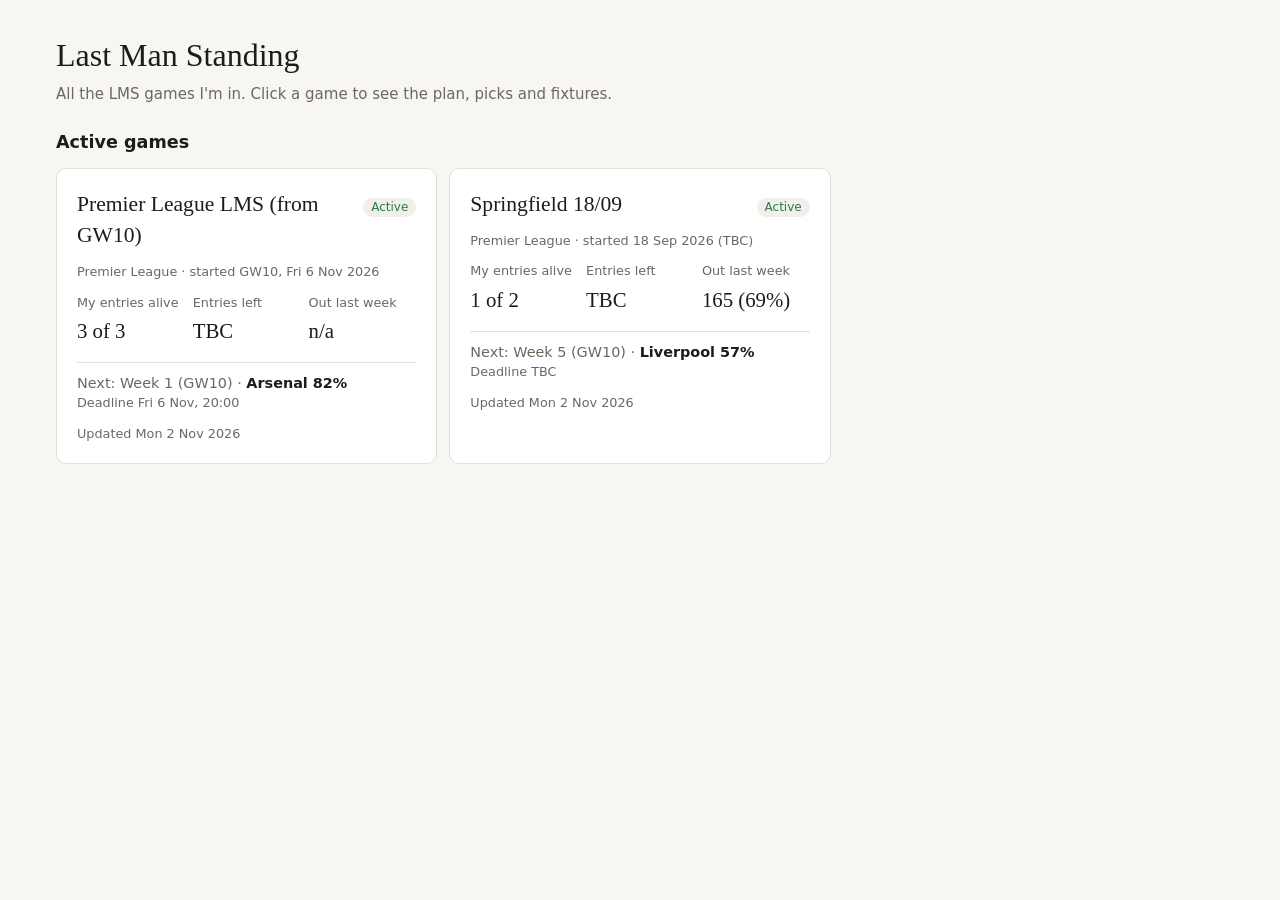
==== commit 89f7db4a: "Add live odds, Springfield game, remove hub footer Co-Authored-By: Claude Opus 5.5 <noreply@anthropi" ====
--- a/index.html
+++ b/index.html
@@ -28,8 +28,6 @@
     </div>
     <div class="games" id="finished" hidden></div>
   </section>
-
-  <footer>Not betting advice.</footer>
 </div>
 
 <script>
--- a/assets/style.css
+++ b/assets/style.css
@@ -67,3 +67,15 @@
 .res-W { color: var(--ok); font-weight: 600; } .res-D, .res-L { color: var(--bad); font-weight: 600; }
 footer { font-size: 0.8rem; color: var(--muted); }
 [hidden] { display: none !important; }
+
+/* Clickable fixtures with live odds */
+tr.fx { cursor: pointer; }
+tr.fx:hover td, tr.fx[aria-expanded="true"] td { background: var(--chip); }
+tr.fx:focus-visible { outline: 2px solid var(--accent); outline-offset: -2px; }
+tr.fx[aria-expanded="true"] td { border-bottom-color: transparent; }
+.oddstag { margin-left: 8px; font-size: 0.7rem; padding: 0 5px; border-radius: 4px; border: 1px solid var(--line); color: var(--muted); }
+tr.oddsrow > td { background: var(--chip); padding: 4px 10px 16px; }
+.oddsbox { display: flex; flex-direction: column; gap: 8px; }
+.oddsbox .fair { margin: 0; font-size: 0.85rem; }
+.oddsbox table { width: auto; min-width: min(100%, 460px); background: var(--panel); border-radius: 6px; }
+.oddsbox td.best { color: var(--ok); font-weight: 600; }
